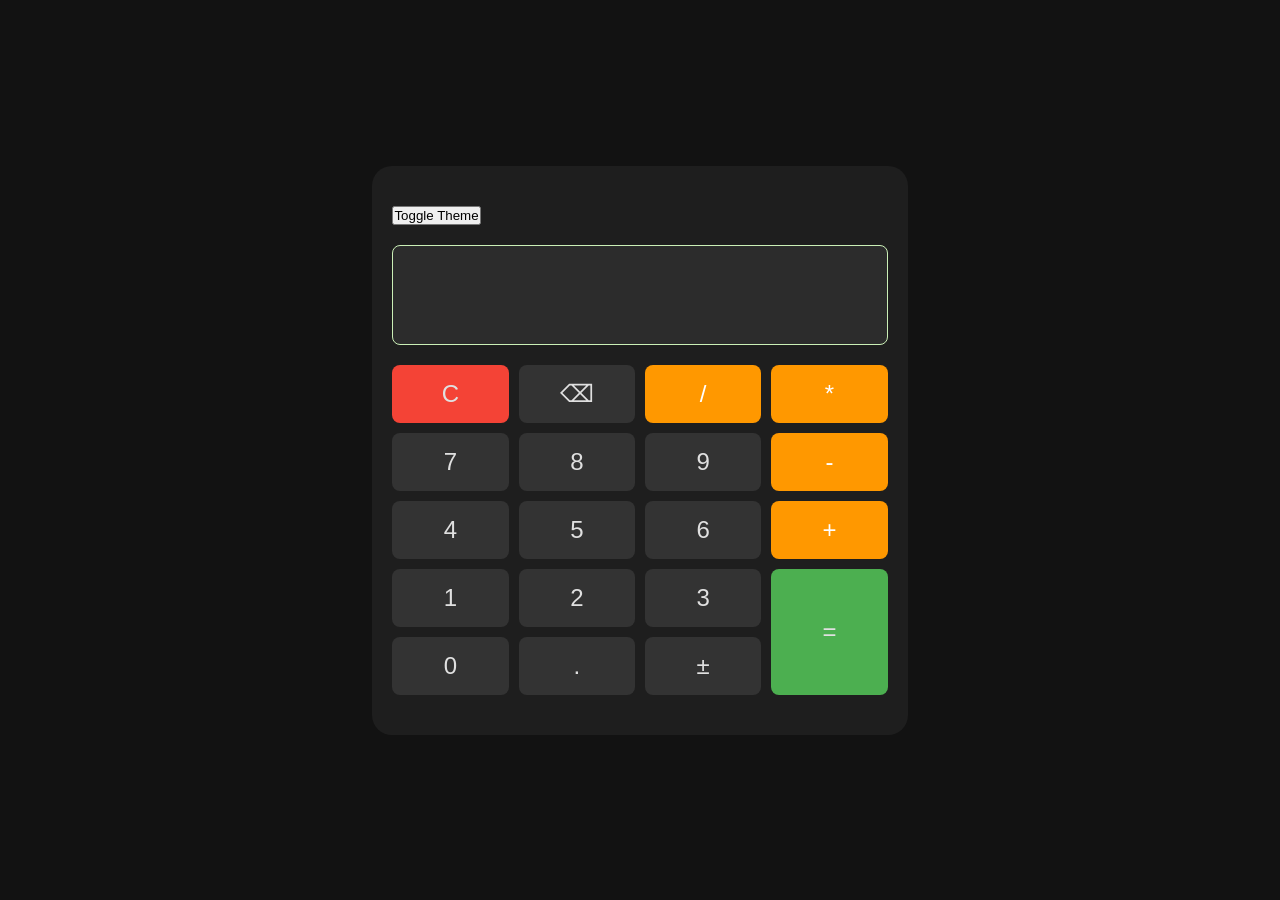
==== Simple-calculator/index.html @ c84e1376 "Added Calc folder" ====
<!DOCTYPE html>
<html lang="en">
<head>
    <meta charset="UTF-8">
    <meta name="viewport" content="width=device-width, initial-scale=1.0">
    <link rel="stylesheet" href="style.css">
    <title>Calc</title>
</head>
<body>
    
  <div class="calculator" id="calculator">
    <button id="themeToggle">Toggle Theme</button>
    <input type="text" id="display" readonly>
    <div id="history"></div>
    <div class="buttons">
      <button class="btn btn-clear" id="clear">C</button>
      <button class="btn" id="backspace">⌫</button>
      <button class="btn btn-operator" id="divide">/</button>
      <button class="btn btn-operator" id="multiply">*</button>

      <button class="btn" id="seven">7</button>
      <button class="btn" id="eight">8</button>
      <button class="btn" id="nine">9</button>
      <button class="btn btn-operator" id="subtract">-</button>

      <button class="btn" id="four">4</button>
      <button class="btn" id="five">5</button>
      <button class="btn" id="six">6</button>
      <button class="btn btn-operator" id="add">+</button>

      <button class="btn" id="one">1</button>
      <button class="btn" id="two">2</button>
      <button class="btn" id="three">3</button>
      <button class="btn btn-equal" id="equal">=</button>

      <button class="btn" id="zero">0</button>
      <button class="btn" id="decimal">.</button>
      <button class="btn" id="negate">±</button>
    </div>
  </div>

  <script src="script.js"></script>

</body>
</html>
---- Simple-calculator/style.css ----
* {
    padding: 0;
    margin: 0;
    box-sizing: border-box;
}

body {
    background-color: #121212;
    display: flex;
    justify-content: center;
    align-items: center;
    height: 100vh;
}

body.dark {
    background: #fcf2f2;
    color: white;
}

body.dark input {
    background: #f3f342;
    color: white;
}

body.dark .btn {
    background: #444;
    color: white;
}

.calculator {
    background-color: #1E1E1E;
    padding: 40px 20px;
    border-radius: 20px;
}

.calculator input {
    background-color: #2C2C2C;
    margin-top: 20px;
    height: 100px;
    width: 100%;
    border: 1px solid  rgb(203, 240, 183);
    border-radius: 8px;
    text-align: right;
    color: 	#FFFFFF;
    font-size: 32px;
}

.buttons {
    margin-top: 20px;
    display: grid;
    grid-template-columns: repeat(4, 1fr);
    gap: 10px;
}
.btn {
    font-size: 24px;
    padding: 15px;
    cursor: pointer;
    border: none;
    border-radius: 8px;
    background-color:#333333;
    color: #E0E0E0;
}
.btn:hover {
    background-color: rgb(214, 137, 42);
}
.btn-operator {
    background-color: 	#FF9800;
    color: #fff;
}

.btn-operator:hover {
    background-color: #a16202;
}

.btn-equal {
    grid-row: span 2;
    background-color: #4CAF50;
}
.btn-equal:hover {
    background-color: #0de718;
}
.btn-clear {
    background-color: #F44336;
}
.btn-clear:hover {
    background-color: #D32F2F;
}


.active {
  background-color: #f3f2f2 !important;
  color: #121212; 
  transform: scale(0.95);
}

.error {
    animation: shake 0.3s;
    background-color: #ff0000;
}

@keyframes shake {
    0% { transform: translateX(0); }
    25% { transform: translateX(-5px); }
    50% { transform: translateX(5px); }
    75% { transform: translateX(-5px); }
    100% { transform: translateX(0); }
}
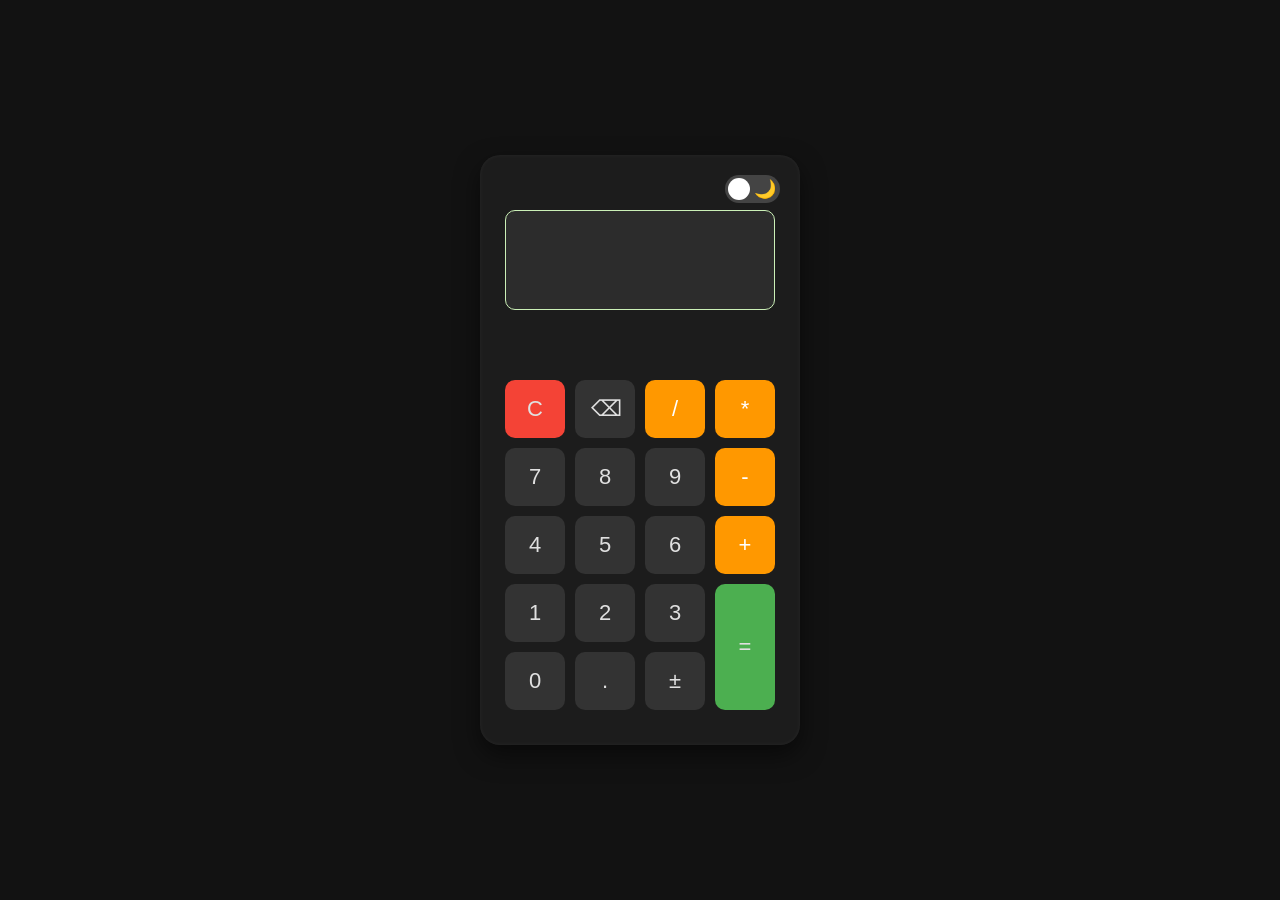
==== commit 5f3df1ec: "Fixe negateNum func" ====
--- a/Simple-calculator/index.html
+++ b/Simple-calculator/index.html
@@ -9,8 +9,10 @@
 <body>
     
   <div class="calculator" id="calculator">
-    <button id="themeToggle">Toggle Theme</button>
-    <input type="text" id="display" readonly>
+  <label class="theme-switch">
+    <input type="checkbox" id="themeToggle">
+    <span class="slider"></span>
+  </label>    <input type="text" id="display" readonly>
     <div id="history"></div>
     <div class="buttons">
       <button class="btn btn-clear" id="clear">C</button>
--- a/Simple-calculator/style.css
+++ b/Simple-calculator/style.css
@@ -1,107 +1,349 @@
-* {
-    padding: 0;
-    margin: 0;
-    box-sizing: border-box;
-}
-
-body {
-    background-color: #121212;
-    display: flex;
-    justify-content: center;
-    align-items: center;
-    height: 100vh;
-}
-
-body.dark {
-    background: #fcf2f2;
-    color: white;
-}
-
-body.dark input {
-    background: #f3f342;
-    color: white;
-}
-
-body.dark .btn {
-    background: #444;
-    color: white;
-}
-
-.calculator {
-    background-color: #1E1E1E;
-    padding: 40px 20px;
-    border-radius: 20px;
-}
-
-.calculator input {
-    background-color: #2C2C2C;
-    margin-top: 20px;
-    height: 100px;
-    width: 100%;
-    border: 1px solid  rgb(203, 240, 183);
-    border-radius: 8px;
-    text-align: right;
-    color: 	#FFFFFF;
-    font-size: 32px;
-}
-
-.buttons {
-    margin-top: 20px;
-    display: grid;
-    grid-template-columns: repeat(4, 1fr);
-    gap: 10px;
-}
-.btn {
-    font-size: 24px;
-    padding: 15px;
-    cursor: pointer;
-    border: none;
-    border-radius: 8px;
-    background-color:#333333;
-    color: #E0E0E0;
-}
-.btn:hover {
-    background-color: rgb(214, 137, 42);
-}
-.btn-operator {
-    background-color: 	#FF9800;
-    color: #fff;
-}
-
-.btn-operator:hover {
-    background-color: #a16202;
-}
-
-.btn-equal {
-    grid-row: span 2;
-    background-color: #4CAF50;
-}
-.btn-equal:hover {
-    background-color: #0de718;
-}
-.btn-clear {
-    background-color: #F44336;
-}
-.btn-clear:hover {
-    background-color: #D32F2F;
-}
-
-
-.active {
-  background-color: #f3f2f2 !important;
-  color: #121212; 
-  transform: scale(0.95);
-}
-
-.error {
-    animation: shake 0.3s;
-    background-color: #ff0000;
-}
-
-@keyframes shake {
-    0% { transform: translateX(0); }
-    25% { transform: translateX(-5px); }
-    50% { transform: translateX(5px); }
-    75% { transform: translateX(-5px); }
-    100% { transform: translateX(0); }
+*{
+    padding:0;
+    margin:0;
+    box-sizing:border-box;
+    font-family:Arial, Helvetica, sans-serif;
+}
+
+
+
+body{
+    background:#121212;
+    display:flex;
+    justify-content:center;
+    align-items:center;
+    height:100vh;
+    transition:background 0.3s ease;
+}
+
+/* LIGHT MODE */
+
+body.light{
+    background:#f5f5f5;
+}
+
+body.light .calculator{
+    background:rgba(255,255,255,0.85);
+}
+
+body.light input{
+    background:#ffffff;
+    color:#111;
+}
+
+body.light .btn{
+    background:#ddd;
+    color:#111;
+}
+body.light #history{
+    color:#262525;
+}
+body.light .btn-operator{
+    background:#b4b2b2;
+}
+body.light .btn-operator:hover{
+    background:#8e8c8c;
+}
+body.light .btn-equal{
+    background:#a7d9a9;
+}
+body.light .btn-equal:hover{
+    background:#7ed17e;
+}
+body.light .btn-clear{
+    background:#f28b8b;
+}
+body.light .btn-clear:hover{
+    background:#d66b6b;
+}
+
+/* FLOATING THEME SWITCH */
+
+.theme-switch{
+    position:fixed;
+    top:20px;
+    right:20px;
+    width:55px;
+    height:28px;
+    z-index:1000;
+}
+
+.theme-switch input{
+    opacity:0;
+    width:0;
+    height:0;
+}
+
+.slider{
+    position:absolute;
+    cursor:pointer;
+    top:0;
+    left:0;
+    right:0;
+    bottom:0;
+    background:#444;
+    transition:0.4s;
+    border-radius:34px;
+    display:flex;
+    align-items:center;
+    justify-content:center;
+    font-size:12px;
+}
+
+.slider:before{
+    position:absolute;
+    content:"";
+    height:22px;
+    width:22px;
+    left:3px;
+    bottom:3px;
+    background:white;
+    transition:0.4s;
+    border-radius:50%;
+}
+
+.slider::after{
+    content:"🌙";
+    margin-left: 25px;
+    font-size: 18px;
+}
+
+input:checked + .slider{
+    background:#4CAF50;
+}
+
+input:checked + .slider:before{
+    transform:translateX(27px);
+}
+
+input:checked + .slider::after{
+    content:"☀️";
+    margin-right: 50px;
+}
+
+/* CALCULATOR */
+
+.calculator{
+    background:rgba(30,30,30,0.9);
+    backdrop-filter:blur(12px);
+
+    padding:35px 25px;
+    border-radius:20px;
+    width:320px;
+
+    box-shadow:
+        0 10px 25px rgba(0,0,0,0.5),
+        inset 0 0 5px rgba(255,255,255,0.05);
+
+    animation:
+        appear 0.5s ease,
+        float 4s ease-in-out infinite;
+}
+
+/* ENTRANCE ANIMATION */
+
+@keyframes appear{
+    from{
+        opacity:0;
+        transform:translateY(20px) scale(0.95);
+    }
+    to{
+        opacity:1;
+        transform:translateY(0) scale(1);
+    }
+}
+
+/* FLOAT EFFECT */
+
+@keyframes float{
+    0%{transform:translateY(0)}
+    50%{transform:translateY(-3px)}
+    100%{transform:translateY(0)}
+}
+
+
+
+.calculator input{
+    background:#2C2C2C;
+    margin-top:20px;
+    height:100px;
+    width:100%;
+    border:1px solid rgb(203,240,183);
+    border-radius:10px;
+    text-align:right;
+    color:#FFFFFF;
+    font-size:32px;
+    padding:12px;
+    transition:all 0.2s ease;
+}
+
+/* HISTORY */
+
+#history{
+    color:#aaa;
+    font-size:14px;
+    text-align:right;
+    margin-top:10px;
+    min-height:40px;
+}
+
+#history div{
+    opacity:0.8;
+    animation:fadeIn 0.3s ease;
+}
+
+@keyframes fadeIn{
+    from{
+        opacity:0;
+        transform:translateY(5px);
+    }
+    to{
+        opacity:1;
+        transform:translateY(0);
+    }
+}
+
+/* BUTTON GRID */
+
+.buttons{
+    margin-top:20px;
+    display:grid;
+    grid-template-columns:repeat(4,1fr);
+    gap:10px;
+}
+
+/* BUTTON */
+
+.btn{
+    position:relative;
+    overflow:hidden;
+
+    font-size:22px;
+    padding:16px;
+    cursor:pointer;
+
+    border:none;
+    border-radius:10px;
+
+    background:#333333;
+    color:#E0E0E0;
+
+    transition:
+        transform 0.15s ease,
+        background 0.2s ease,
+        box-shadow 0.2s ease;
+}
+
+/* HOVER */
+
+.btn:hover{
+    background:rgb(214,137,42);
+    transform:translateY(-2px);
+    box-shadow:0 4px 10px rgba(0,0,0,0.4);
+}
+
+/* BUTTON PRESS */
+
+.active{
+    transform:scale(0.92);
+    box-shadow: inset 0 2px 5px rgba(0,0,0,0.6);
+}
+
+/* OPERATORS */
+
+.btn-operator{
+    background:#FF9800;
+    color:#fff;
+    animation:operatorGlow 2s infinite alternate;
+}
+
+.btn-operator:hover{
+    background:#a16202;
+}
+
+@keyframes operatorGlow{
+    from{
+        box-shadow:0 0 6px rgba(255,152,0,0.4);
+    }
+    to{
+        box-shadow:0 0 16px rgba(255,152,0,0.9);
+    }
+}
+
+/* EQUAL BUTTON */
+
+.btn-equal{
+    grid-row:span 2;
+    background:#4CAF50;
+}
+
+.btn-equal:hover{
+    background:#0de718;
+}
+
+/* CLEAR */
+
+.btn-clear{
+    background:#F44336;
+}
+
+.btn-clear:hover{
+    background:#D32F2F;
+}
+
+/* RIPPLE EFFECT */
+
+.ripple{
+    position:absolute;
+    border-radius:50%;
+    transform:scale(0);
+    animation:ripple 0.6s linear;
+    background:rgba(255,255,255,0.5);
+}
+
+@keyframes ripple{
+    to{
+        transform:scale(4);
+        opacity:0;
+    }
+}
+
+/* ERROR SHAKE */
+
+.error{
+    animation:shake 0.3s;
+    background:#ff0000;
+}
+
+@keyframes shake{
+    0%{transform:translateX(0);}
+    25%{transform:translateX(-5px);}
+    50%{transform:translateX(5px);}
+    75%{transform:translateX(-5px);}
+    100%{transform:translateX(0);}
+}
+
+/* RESPONSIVE */
+
+@media (max-width:500px){
+
+body{
+    padding:20px;
+}
+
+.calculator{
+    width:100%;
+    max-width:340px;
+}
+
+.calculator input{
+    height:80px;
+    font-size:26px;
+}
+
+.btn{
+    padding:14px;
+    font-size:20px;
+}
+
 }
